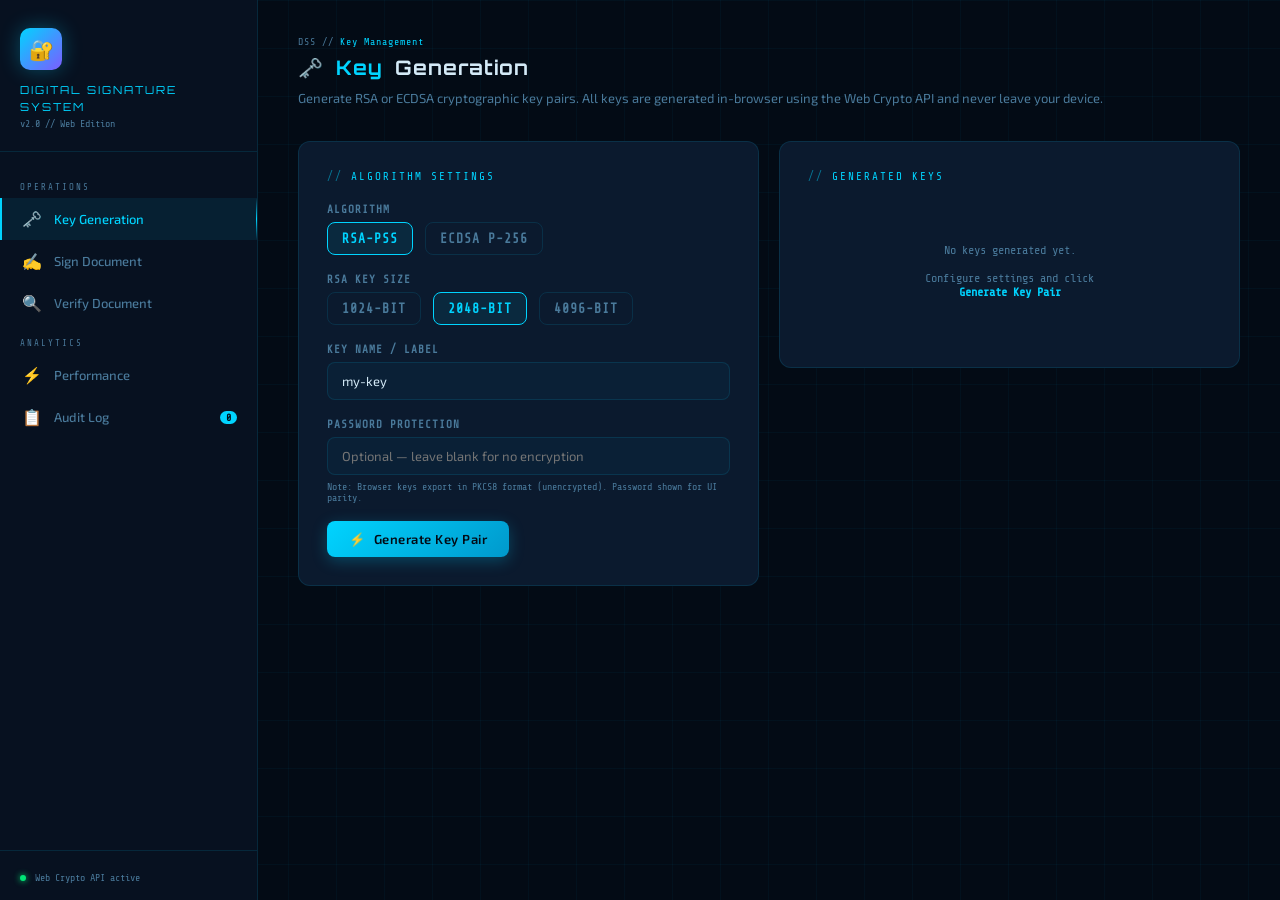
==== website/page.html @ f48d8b65 "web" ====
<!DOCTYPE html>
<html lang="en">
<head>
  <meta charset="UTF-8">
  <meta name="viewport" content="width=device-width, initial-scale=1.0">
  <title>Digital Signature System</title>

  <!-- Google Fonts -->
  <link rel="preconnect" href="https://fonts.googleapis.com">
  <link href="https://fonts.googleapis.com/css2?family=Orbitron:wght@400;600;800&family=Exo+2:ital,wght@0,300;0,400;0,500;0,600;1,300&family=Share+Tech+Mono&display=swap" rel="stylesheet">

  <!-- Stylesheet -->
  <link rel="stylesheet" href="style.css">
</head>
<body>

<div id="app">

  <!-- ===================== SIDEBAR ===================== -->
  <aside id="sidebar">

    <div class="logo-area">
      <div class="logo-icon">🔐</div>
      <div class="logo-title">Digital Signature<br>System</div>
      <div class="logo-sub">v2.0 // Web Edition</div>
    </div>

    <nav>
      <div class="nav-section-label">Operations</div>
      <a class="active" data-tab="keygen">
        <span class="nav-icon">🗝️</span> Key Generation
      </a>
      <a data-tab="sign">
        <span class="nav-icon">✍️</span> Sign Document
      </a>
      <a data-tab="verify">
        <span class="nav-icon">🔍</span> Verify Document
      </a>
      <div class="nav-section-label">Analytics</div>
      <a data-tab="performance">
        <span class="nav-icon">⚡</span> Performance
      </a>
      <a data-tab="audit">
        <span class="nav-icon">📋</span> Audit Log
        <span class="nav-badge" id="log-count">0</span>
      </a>
    </nav>

    <div class="sidebar-footer">
      <span class="status-dot"></span>
      <span class="status-text">Web Crypto API active</span>
    </div>

  </aside>

  <!-- ===================== MAIN ===================== -->
  <main id="main">

    <!-- ─────────────── TAB 1: KEY GENERATION ─────────────── -->
    <section id="tab-keygen" class="section active">

      <div class="section-header">
        <div class="breadcrumb">DSS // <span>Key Management</span></div>
        <h1>🗝️ <span class="accent">Key</span> Generation</h1>
        <p>Generate RSA or ECDSA cryptographic key pairs. All keys are generated in-browser using the Web Crypto API and never leave your device.</p>
      </div>

      <div class="grid-2">

        <div>
          <div class="card">
            <div class="card-title">Algorithm Settings</div>

            <div class="form-row">
              <label>Algorithm</label>
              <div class="radio-group">
                <label class="radio-opt">
                  <input type="radio" name="kg-algo" value="RSA" checked onchange="toggleKeySize()"> RSA-PSS
                </label>
                <label class="radio-opt">
                  <input type="radio" name="kg-algo" value="ECDSA" onchange="toggleKeySize()"> ECDSA P-256
                </label>
              </div>
            </div>

            <div class="form-row" id="rsa-size-row">
              <label>RSA Key Size</label>
              <div class="radio-group">
                <label class="radio-opt"><input type="radio" name="rsa-size" value="1024"> 1024-bit</label>
                <label class="radio-opt"><input type="radio" name="rsa-size" value="2048" checked> 2048-bit</label>
                <label class="radio-opt"><input type="radio" name="rsa-size" value="4096"> 4096-bit</label>
              </div>
            </div>

            <div class="form-row">
              <label>Key Name / Label</label>
              <input type="text" id="kg-label" placeholder="e.g. my-signing-key" value="my-key">
            </div>

            <div class="form-row">
              <label>Password Protection</label>
              <input type="password" id="kg-password" placeholder="Optional — leave blank for no encryption">
              <small style="color:var(--muted);font-size:10px;font-family:var(--font-mono)">
                Note: Browser keys export in PKCS8 format (unencrypted). Password shown for UI parity.
              </small>
            </div>

            <div style="margin-top:8px">
              <button class="btn btn-primary" id="kg-btn" onclick="generateKeys()">
                <span id="kg-btn-icon">⚡</span> Generate Key Pair
              </button>
            </div>
          </div>
        </div>

        <div>
          <div class="card">
            <div class="card-title">Generated Keys</div>

            <div id="kg-result" class="result-box"></div>

            <div id="kg-empty" style="text-align:center;padding:40px 0;color:var(--muted);font-family:var(--font-mono);font-size:12px">
              No keys generated yet.<br><br>Configure settings and click<br>
              <strong style="color:var(--primary)">Generate Key Pair</strong>
            </div>

            <div class="form-row" id="kg-priv-section" style="display:none">
              <label>Private Key (PKCS8 PEM)</label>
              <div class="key-preview" id="kg-priv-preview"></div>
              <div style="margin-top:10px;display:flex;gap:8px;flex-wrap:wrap">
                <button class="btn btn-secondary" onclick="downloadKey('private')" style="font-size:12px;padding:7px 14px">⬇ Download Private Key</button>
                <button class="btn btn-secondary" onclick="copyKey('private')" style="font-size:12px;padding:7px 14px">📋 Copy</button>
              </div>
            </div>

            <div class="sep" id="kg-sep" style="display:none"></div>

            <div class="form-row" id="kg-pub-section" style="display:none">
              <label>Public Key (SPKI PEM)</label>
              <div class="key-preview" id="kg-pub-preview"></div>
              <div style="margin-top:10px;display:flex;gap:8px;flex-wrap:wrap">
                <button class="btn btn-secondary" onclick="downloadKey('public')" style="font-size:12px;padding:7px 14px">⬇ Download Public Key</button>
                <button class="btn btn-secondary" onclick="copyKey('public')" style="font-size:12px;padding:7px 14px">📋 Copy</button>
              </div>
            </div>

          </div>
        </div>

      </div>
    </section>


    <!-- ─────────────── TAB 2: SIGN DOCUMENT ─────────────── -->
    <section id="tab-sign" class="section">

      <div class="section-header">
        <div class="breadcrumb">DSS // <span>Document Signing</span></div>
        <h1>✍️ <span class="accent">Sign</span> Document</h1>
        <p>Sign any file with your private key using RSA-PSS or ECDSA. A <code style="color:var(--primary);font-size:12px">.sig</code> JSON file will be generated for later verification.</p>
      </div>

      <div class="grid-2">

        <div>
          <div class="card">
            <div class="card-title">Document to Sign</div>
            <div class="drop-zone" id="sign-file-zone">
              <input type="file" id="sign-file-input" onchange="handleFileSelect('sign-file', this)">
              <div class="drop-icon">📄</div>
              <div class="drop-text"><strong>Click to browse</strong> or drag &amp; drop</div>
              <div class="drop-text">Any file type accepted</div>
              <div class="drop-filename" id="sign-file-name"></div>
            </div>
            <div id="sign-file-info" style="margin-top:10px;font-family:var(--font-mono);font-size:11px;color:var(--muted);display:none"></div>
          </div>

          <div class="card">
            <div class="card-title">Private Key</div>
            <div class="drop-zone">
              <input type="file" id="sign-key-input" accept=".pem" onchange="handlePEMSelect('sign-key', this)">
              <div class="drop-icon">🔑</div>
              <div class="drop-text"><strong>Upload Private Key</strong> (.pem file)</div>
              <div class="drop-filename" id="sign-key-name"></div>
            </div>
            <div style="margin-top:10px">
              <label>Or paste PEM directly</label>
              <textarea id="sign-key-paste" rows="5"
                placeholder="-----BEGIN PRIVATE KEY-----&#10;...&#10;-----END PRIVATE KEY-----"></textarea>
            </div>
          </div>
        </div>

        <div>
          <div class="card">
            <div class="card-title">Signing Options</div>

            <div class="form-row">
              <label>Algorithm</label>
              <div class="radio-group">
                <label class="radio-opt"><input type="radio" name="sign-algo" value="RSA" checked> RSA-PSS</label>
                <label class="radio-opt"><input type="radio" name="sign-algo" value="ECDSA"> ECDSA P-256</label>
              </div>
            </div>

            <div class="form-row">
              <label>Signer Name</label>
              <input type="text" id="sign-signer" placeholder="e.g. Admin, John Doe" value="Admin">
            </div>

            <button class="btn btn-primary" id="sign-btn" onclick="doSign()"
              style="width:100%;justify-content:center;margin-top:8px">
              <span id="sign-btn-icon">✍️</span> Sign Document
            </button>

            <div id="sign-result" class="result-box"></div>

            <div id="sign-download" style="display:none;margin-top:14px">
              <button class="btn btn-secondary" onclick="downloadSig()" style="width:100%;justify-content:center">
                ⬇ Download .sig File
              </button>
            </div>
          </div>

          <div class="card">
            <div class="card-title">How it works</div>
            <div style="font-size:12px;color:var(--muted);line-height:1.9;font-family:var(--font-mono)">
              <div style="margin-bottom:6px"><span style="color:var(--primary)">01</span> &nbsp;File is hashed with SHA-256</div>
              <div style="margin-bottom:6px"><span style="color:var(--primary)">02</span> &nbsp;Hash is signed with your private key</div>
              <div style="margin-bottom:6px"><span style="color:var(--primary)">03</span> &nbsp;Signature + metadata → .sig JSON</div>
              <div><span style="color:var(--primary)">04</span> &nbsp;Share file + .sig + public key</div>
            </div>
          </div>
        </div>

      </div>
    </section>


    <!-- ─────────────── TAB 3: VERIFY DOCUMENT ─────────────── -->
    <section id="tab-verify" class="section">

      <div class="section-header">
        <div class="breadcrumb">DSS // <span>Verification</span></div>
        <h1>🔍 <span class="accent">Verify</span> Document</h1>
        <p>Verify document authenticity against a signature file. Use <strong style="color:var(--warning)">Tamper Demo</strong> to see how tampering is detected in real time.</p>
      </div>

      <div class="grid-2">

        <div>
          <div class="card">
            <div class="card-title">Original Document</div>
            <div class="drop-zone">
              <input type="file" id="ver-file-input" onchange="handleFileSelect('ver-file', this)">
              <div class="drop-icon">📄</div>
              <div class="drop-text"><strong>Upload Original File</strong></div>
              <div class="drop-filename" id="ver-file-name"></div>
            </div>
          </div>

          <div class="card">
            <div class="card-title">Signature File (.sig)</div>
            <div class="drop-zone">
              <input type="file" id="ver-sig-input" accept=".sig,.json" onchange="handleSigSelect(this)">
              <div class="drop-icon">🔏</div>
              <div class="drop-text"><strong>Upload .sig File</strong></div>
              <div class="drop-filename" id="ver-sig-name"></div>
            </div>
          </div>

          <div class="card">
            <div class="card-title">Public Key</div>
            <div class="drop-zone">
              <input type="file" id="ver-key-input" accept=".pem" onchange="handlePEMSelect('ver-key', this)">
              <div class="drop-icon">🗝️</div>
              <div class="drop-text"><strong>Upload Public Key</strong> (.pem)</div>
              <div class="drop-filename" id="ver-key-name"></div>
            </div>
            <div style="margin-top:10px">
              <textarea id="ver-key-paste" rows="4"
                placeholder="-----BEGIN PUBLIC KEY-----&#10;...&#10;-----END PUBLIC KEY-----"></textarea>
            </div>
          </div>

          <div style="display:flex;gap:12px;flex-wrap:wrap">
            <button class="btn btn-primary" id="ver-btn" onclick="doVerify(false)" style="flex:1;justify-content:center">
              🔍 Verify Signature
            </button>
            <button class="btn btn-warning" id="tamper-btn" onclick="doVerify(true)" style="flex:1;justify-content:center">
              ⚠️ Tamper Demo
            </button>
          </div>
        </div>

        <div>
          <div id="ver-status-box" class="verify-status" style="display:none">
            <div class="verify-icon" id="ver-icon"></div>
            <div class="verify-label" id="ver-label"></div>
            <div class="verify-msg" id="ver-msg"></div>
            <div class="verify-details" id="ver-details"></div>
          </div>

          <div id="ver-placeholder"
            style="text-align:center;padding:80px 20px;color:var(--muted);font-family:var(--font-mono);font-size:12px">
            Upload the three files and click<br><br>
            <span style="color:var(--primary)">[ Verify Signature ]</span><br><br>
            to check document authenticity
          </div>
        </div>

      </div>
    </section>


    <!-- ─────────────── TAB 4: PERFORMANCE ─────────────── -->
    <section id="tab-performance" class="section">

      <div class="section-header">
        <div class="breadcrumb">DSS // <span>Benchmarks</span></div>
        <h1>⚡ <span class="accent">Performance</span> Comparison</h1>
        <p>Benchmark RSA-PSS (2048-bit) vs ECDSA (P-256) across key generation, signing, and verification — running entirely in your browser.</p>
      </div>

      <div class="card" style="margin-bottom:20px">
        <div class="card-title">Test Configuration</div>
        <div style="display:flex;gap:16px;align-items:flex-end;flex-wrap:wrap">
          <div style="flex:1;min-width:220px">
            <div class="form-row">
              <label>Test File (optional)</label>
              <div class="drop-zone" style="padding:16px">
                <input type="file" id="perf-file-input" onchange="handleFileSelect('perf-file', this)">
                <div class="drop-text"><strong>Upload</strong> or use auto-generated 32 KB data</div>
                <div class="drop-filename" id="perf-file-name"></div>
              </div>
            </div>
          </div>
          <div style="flex:1;min-width:220px">
            <div class="form-row">
              <label>Iterations</label>
              <select id="perf-iters">
                <option value="1">1 iteration (fast)</option>
                <option value="3" selected>3 iterations</option>
                <option value="5">5 iterations</option>
              </select>
            </div>
            <button class="btn btn-primary" id="perf-btn" onclick="runBenchmark()"
              style="width:100%;justify-content:center">
              <span id="perf-btn-icon">⚡</span> Run Benchmark
            </button>
          </div>
        </div>
      </div>

      <div id="perf-stats" class="stats-bar" style="display:none">
        <div class="stat-card"><div class="stat-num" id="stat-rsa-keygen">—</div><div class="stat-label">RSA Keygen (ms)</div></div>
        <div class="stat-card"><div class="stat-num" id="stat-ecdsa-keygen">—</div><div class="stat-label">ECDSA Keygen (ms)</div></div>
        <div class="stat-card"><div class="stat-num" id="stat-rsa-sign">—</div><div class="stat-label">RSA Sign (ms)</div></div>
        <div class="stat-card"><div class="stat-num" id="stat-ecdsa-sign">—</div><div class="stat-label">ECDSA Sign (ms)</div></div>
      </div>

      <div class="card">
        <div class="card-title">Benchmark Results</div>
        <div id="perf-progress" style="display:none;padding:24px;text-align:center;color:var(--muted);font-family:var(--font-mono);font-size:12px">
          <div class="spinner" style="margin:0 auto 14px"></div>
          Running — <span id="perf-progress-text"></span>
        </div>
        <table class="perf-table" id="perf-table">
          <thead>
            <tr>
              <th>Metric</th>
              <th><span class="chip chip-rsa">RSA-PSS 2048</span></th>
              <th><span class="chip chip-ecdsa">ECDSA P-256</span></th>
              <th>Faster / Smaller</th>
            </tr>
          </thead>
          <tbody id="perf-tbody">
            <tr><td colspan="4" style="text-align:center;color:var(--muted);font-size:12px;padding:40px">No data yet. Run the benchmark above.</td></tr>
          </tbody>
        </table>
        <div id="perf-note" style="display:none;margin-top:16px;padding:14px;background:rgba(0,200,255,0.05);border-radius:8px;font-family:var(--font-mono);font-size:11px;color:var(--muted);line-height:1.8">
          <strong style="color:var(--primary)">Key Insight:</strong>
          ECDSA P-256 provides equivalent security to RSA-2048 with much smaller key and signature sizes, and generally faster key generation &amp; signing. Timings vary by hardware and browser.
        </div>
      </div>

    </section>


    <!-- ─────────────── TAB 5: AUDIT LOG ─────────────── -->
    <section id="tab-audit" class="section">

      <div class="section-header">
        <div class="breadcrumb">DSS // <span>System Logs</span></div>
        <h1>📋 <span class="accent">Audit</span> Log</h1>
        <p>Real-time log of all cryptographic operations in this session. Stored in-memory only — cleared on page refresh.</p>
      </div>

      <div class="stats-bar">
        <div class="stat-card"><div class="stat-num" id="total-ops">0</div><div class="stat-label">Total Operations</div></div>
        <div class="stat-card"><div class="stat-num" id="total-signs">0</div><div class="stat-label">Files Signed</div></div>
        <div class="stat-card"><div class="stat-num" id="total-valid">0</div><div class="stat-label">Valid Verifications</div></div>
        <div class="stat-card"><div class="stat-num" id="total-invalid">0</div><div class="stat-label">Failed / Invalid</div></div>
      </div>

      <div class="card">
        <div style="display:flex;align-items:center;justify-content:space-between;margin-bottom:16px">
          <div class="card-title" style="margin-bottom:0">Terminal Output</div>
          <div style="display:flex;gap:8px">
            <button class="btn btn-secondary" onclick="clearLog()" style="font-size:11px;padding:6px 12px">🗑 Clear</button>
            <button class="btn btn-secondary" onclick="exportLog()" style="font-size:11px;padding:6px 12px">⬇ Export JSON</button>
          </div>
        </div>
        <div class="terminal" id="audit-terminal">
          <div class="terminal-empty" id="audit-empty">
            [ No operations logged yet ]<br>
            Perform a signing or verification to see entries here.
          </div>
        </div>
      </div>

    </section>

  </main>
</div>

<!-- Toast notification -->
<div id="toast"></div>

<!-- App logic -->
<script src="app.js"></script>

</body>
</html>
---- website/style.css ----
/* =====================================================
   DIGITAL SIGNATURE SYSTEM — style.css
   ===================================================== */

:root {
  --bg:        #030b15;
  --surface:   #071120;
  --card:      #0b1a2e;
  --border:    rgba(0,200,255,0.12);
  --border-hi: rgba(0,200,255,0.4);
  --primary:   #00d4ff;
  --primary-dim:#007a96;
  --purple:    #7c5cff;
  --success:   #00e676;
  --danger:    #ff3b5c;
  --warning:   #ffb300;
  --text:      #d4eaf7;
  --muted:     #4a7a9b;
  --font-head: 'Orbitron', sans-serif;
  --font-body: 'Exo 2', sans-serif;
  --font-mono: 'Share Tech Mono', monospace;
  --sidebar-w: 258px;
  --radius:    12px;
}

*, *::before, *::after { box-sizing: border-box; margin: 0; padding: 0; }

body {
  background: var(--bg);
  color: var(--text);
  font-family: var(--font-body);
  font-size: 14px;
  min-height: 100vh;
  overflow-x: hidden;
}

/* Animated grid background */
body::before {
  content: '';
  position: fixed; inset: 0; z-index: 0; pointer-events: none;
  background-image:
    linear-gradient(rgba(0,200,255,0.04) 1px, transparent 1px),
    linear-gradient(90deg, rgba(0,200,255,0.04) 1px, transparent 1px);
  background-size: 48px 48px;
}

#app { display: flex; min-height: 100vh; position: relative; z-index: 1; }


/* =====================================================
   SIDEBAR
   ===================================================== */

#sidebar {
  width: var(--sidebar-w);
  min-height: 100vh;
  background: var(--surface);
  border-right: 1px solid var(--border);
  display: flex;
  flex-direction: column;
  position: fixed;
  top: 0; left: 0; bottom: 0;
  z-index: 100;
}

.logo-area {
  padding: 28px 20px 22px;
  border-bottom: 1px solid var(--border);
}
.logo-icon {
  width: 42px; height: 42px;
  background: linear-gradient(135deg, var(--primary), var(--purple));
  border-radius: 10px;
  display: flex; align-items: center; justify-content: center;
  font-size: 20px; margin-bottom: 12px;
  box-shadow: 0 0 20px rgba(0,212,255,0.3);
}
.logo-title {
  font-family: var(--font-head);
  font-size: 11px; letter-spacing: 2px;
  color: var(--primary); text-transform: uppercase;
  line-height: 1.5;
}
.logo-sub { font-size: 10px; color: var(--muted); margin-top: 3px; font-family: var(--font-mono); }

nav { flex: 1; padding: 16px 0; }

.nav-section-label {
  font-family: var(--font-mono);
  font-size: 9px; letter-spacing: 2px;
  color: var(--muted); text-transform: uppercase;
  padding: 14px 20px 6px;
}

nav a {
  display: flex; align-items: center; gap: 12px;
  padding: 11px 20px;
  color: var(--muted);
  font-size: 13px; font-weight: 500;
  cursor: pointer; text-decoration: none;
  transition: all 0.2s;
  border-left: 2px solid transparent;
  position: relative;
}
nav a:hover { color: var(--text); background: rgba(0,200,255,0.05); }
nav a.active {
  color: var(--primary);
  background: rgba(0,200,255,0.08);
  border-left-color: var(--primary);
}
nav a.active::after {
  content: '';
  position: absolute; right: 0; top: 0; bottom: 0;
  width: 1px;
  background: linear-gradient(to bottom, transparent, var(--primary), transparent);
}

.nav-icon { font-size: 16px; width: 20px; text-align: center; flex-shrink: 0; }

.nav-badge {
  margin-left: auto;
  background: var(--primary);
  color: var(--bg);
  font-size: 10px; font-weight: 700;
  border-radius: 10px; padding: 1px 6px;
  font-family: var(--font-mono);
}

.sidebar-footer {
  padding: 16px 20px;
  border-top: 1px solid var(--border);
}

.status-dot {
  width: 6px; height: 6px; border-radius: 50%;
  background: var(--success);
  display: inline-block;
  box-shadow: 0 0 6px var(--success);
  margin-right: 6px;
  animation: pulse 2s infinite;
}

.status-text { font-family: var(--font-mono); font-size: 10px; color: var(--muted); }

@keyframes pulse { 0%,100%{opacity:1;} 50%{opacity:0.4;} }


/* =====================================================
   MAIN CONTENT
   ===================================================== */

#main {
  margin-left: var(--sidebar-w);
  flex: 1; padding: 36px 40px;
  min-height: 100vh;
}

/* Section transitions */
.section { display: none; animation: fadeSlide 0.3s ease; }
.section.active { display: block; }

@keyframes fadeSlide {
  from { opacity: 0; transform: translateY(10px); }
  to   { opacity: 1; transform: translateY(0);    }
}

/* Section header */
.section-header { margin-bottom: 32px; }

.section-header h1 {
  font-family: var(--font-head);
  font-size: 20px; letter-spacing: 1px;
  color: var(--text);
  display: flex; align-items: center; gap: 12px;
}
.section-header h1 span.accent { color: var(--primary); }
.section-header p { color: var(--muted); margin-top: 8px; font-size: 13px; line-height: 1.6; }

.breadcrumb {
  font-family: var(--font-mono);
  font-size: 10px; color: var(--muted);
  margin-bottom: 8px; letter-spacing: 1px;
}
.breadcrumb span { color: var(--primary); }


/* =====================================================
   CARDS
   ===================================================== */

.card {
  background: var(--card);
  border: 1px solid var(--border);
  border-radius: var(--radius);
  padding: 28px;
  margin-bottom: 20px;
  transition: border-color 0.2s;
}
.card:hover { border-color: rgba(0,200,255,0.22); }

.card-title {
  font-family: var(--font-mono);
  font-size: 11px; letter-spacing: 2px;
  text-transform: uppercase; color: var(--primary);
  margin-bottom: 20px;
  display: flex; align-items: center; gap: 8px;
}
.card-title::before { content: '//'; opacity: 0.5; }

/* Grids */
.grid-2 { display: grid; grid-template-columns: 1fr 1fr; gap: 20px; }
.grid-3 { display: grid; grid-template-columns: 1fr 1fr 1fr; gap: 20px; }


/* =====================================================
   FORM ELEMENTS
   ===================================================== */

.form-row { display: flex; flex-direction: column; gap: 6px; margin-bottom: 18px; }
.form-row:last-child { margin-bottom: 0; }

label {
  font-size: 11px; font-weight: 600; letter-spacing: 1px;
  text-transform: uppercase; color: var(--muted);
  font-family: var(--font-mono);
}

input[type="text"],
input[type="password"],
select,
textarea {
  background: rgba(0,200,255,0.04);
  border: 1px solid var(--border);
  border-radius: 8px;
  color: var(--text);
  font-family: var(--font-body);
  font-size: 13px;
  padding: 10px 14px;
  outline: none;
  transition: border-color 0.2s, box-shadow 0.2s;
  width: 100%;
}
input:focus, select:focus, textarea:focus {
  border-color: var(--primary-dim);
  box-shadow: 0 0 0 3px rgba(0,212,255,0.08);
}
select option { background: var(--card); }
textarea { resize: vertical; font-family: var(--font-mono); font-size: 10px; }

/* Radio groups */
.radio-group { display: flex; gap: 12px; flex-wrap: wrap; }

.radio-opt {
  display: flex; align-items: center; gap: 8px;
  cursor: pointer; padding: 8px 14px;
  border: 1px solid var(--border);
  border-radius: 8px;
  transition: all 0.2s;
  font-size: 13px;
  background: transparent;
  color: var(--muted);
}
.radio-opt:has(input:checked) {
  border-color: var(--primary);
  color: var(--primary);
  background: rgba(0,212,255,0.08);
}
.radio-opt input { display: none; }

/* File drop zone */
.drop-zone {
  border: 2px dashed var(--border);
  border-radius: var(--radius);
  padding: 28px 20px;
  text-align: center;
  cursor: pointer;
  transition: all 0.2s;
  background: rgba(0,200,255,0.02);
  position: relative;
}
.drop-zone:hover,
.drop-zone.dragover {
  border-color: var(--primary);
  background: rgba(0,200,255,0.06);
}
.drop-zone input[type="file"] {
  position: absolute; inset: 0;
  opacity: 0; cursor: pointer;
  width: 100%; height: 100%;
}
.drop-icon { font-size: 28px; margin-bottom: 8px; }
.drop-text { font-size: 12px; color: var(--muted); }
.drop-text strong { color: var(--primary); }
.drop-filename {
  font-family: var(--font-mono);
  font-size: 11px; color: var(--success);
  margin-top: 8px; word-break: break-all;
}


/* =====================================================
   BUTTONS
   ===================================================== */

.btn {
  display: inline-flex; align-items: center; gap: 8px;
  padding: 10px 22px; border-radius: 8px;
  font-family: var(--font-body); font-size: 13px; font-weight: 600;
  cursor: pointer; border: none; transition: all 0.2s;
  letter-spacing: 0.5px;
}

.btn-primary {
  background: linear-gradient(135deg, var(--primary), #0099cc);
  color: var(--bg);
  box-shadow: 0 4px 15px rgba(0,212,255,0.25);
}
.btn-primary:hover { transform: translateY(-1px); box-shadow: 0 6px 20px rgba(0,212,255,0.4); }
.btn-primary:active { transform: translateY(0); }

.btn-secondary {
  background: transparent;
  color: var(--primary);
  border: 1px solid var(--primary);
}
.btn-secondary:hover { background: rgba(0,212,255,0.08); }

.btn-warning {
  background: linear-gradient(135deg, var(--warning), #e6a000);
  color: var(--bg);
  box-shadow: 0 4px 15px rgba(255,179,0,0.2);
}
.btn-warning:hover { transform: translateY(-1px); box-shadow: 0 6px 20px rgba(255,179,0,0.35); }

.btn-danger {
  background: linear-gradient(135deg, var(--danger), #cc1e3a);
  color: #fff;
}

.btn:disabled { opacity: 0.45; cursor: not-allowed; transform: none !important; }


/* =====================================================
   RESULT BOXES
   ===================================================== */

.result-box {
  border-radius: var(--radius);
  padding: 16px 20px;
  font-family: var(--font-mono);
  font-size: 12px; line-height: 1.7;
  display: none;
  margin-top: 18px;
  border: 1px solid;
  white-space: pre-wrap;
}
.result-box.visible { display: block; }
.result-box.success { background: rgba(0,230,118,0.07); border-color: rgba(0,230,118,0.3); color: var(--success); }
.result-box.error   { background: rgba(255,59,92,0.07);  border-color: rgba(255,59,92,0.3);  color: var(--danger);  }
.result-box.info    { background: rgba(0,212,255,0.06);  border-color: rgba(0,212,255,0.25); color: var(--primary); }
.result-box.warning { background: rgba(255,179,0,0.07); border-color: rgba(255,179,0,0.3);  color: var(--warning); }


/* =====================================================
   VERIFY STATUS
   ===================================================== */

.verify-status {
  text-align: center; padding: 32px;
  border-radius: var(--radius);
  border: 1px solid var(--border);
  background: var(--card);
  margin-top: 20px;
  transition: border-color 0.4s;
}
.verify-icon  { font-size: 48px; margin-bottom: 12px; }
.verify-label { font-family: var(--font-head); font-size: 22px; letter-spacing: 2px; margin-bottom: 8px; }
.verify-msg   { font-size: 12px; color: var(--muted); font-family: var(--font-mono); }

.verify-details {
  margin-top: 20px;
  background: rgba(0,0,0,0.3);
  border-radius: 8px; padding: 16px;
  text-align: left;
  font-family: var(--font-mono); font-size: 11px; line-height: 1.9;
  color: var(--text); border: 1px solid var(--border);
}
.detail-row { display: flex; gap: 12px; }
.detail-key { color: var(--muted); min-width: 140px; }
.detail-val { color: var(--primary); word-break: break-all; }


/* =====================================================
   PERFORMANCE TABLE
   ===================================================== */

.perf-table { width: 100%; border-collapse: collapse; margin-top: 8px; }

.perf-table th {
  font-family: var(--font-mono); font-size: 10px;
  letter-spacing: 2px; text-transform: uppercase;
  color: var(--muted); padding: 10px 16px;
  border-bottom: 1px solid var(--border);
  text-align: left;
}
.perf-table td {
  padding: 12px 16px; font-size: 13px;
  border-bottom: 1px solid rgba(0,200,255,0.06);
  font-family: var(--font-mono);
}
.perf-table tr:last-child td { border-bottom: none; }
.perf-table tr:hover td { background: rgba(0,200,255,0.04); }
.perf-table .metric-name { color: var(--text); font-size: 12px; }
.perf-table .rsa-val  { color: var(--purple); }
.perf-table .ecdsa-val { color: var(--primary); }

.bar-wrap { display: flex; align-items: center; gap: 10px; }
.bar { height: 6px; border-radius: 3px; min-width: 4px; transition: width 0.5s ease; }
.bar-rsa   { background: var(--purple); }
.bar-ecdsa { background: var(--primary); }


/* =====================================================
   AUDIT TERMINAL
   ===================================================== */

.stats-bar { display: flex; gap: 16px; margin-bottom: 28px; }

.stat-card {
  flex: 1; background: var(--card);
  border: 1px solid var(--border);
  border-radius: var(--radius);
  padding: 16px 20px;
  text-align: center;
}
.stat-num {
  font-family: var(--font-head);
  font-size: 24px; color: var(--primary); letter-spacing: 2px;
}
.stat-label {
  font-family: var(--font-mono); font-size: 9px;
  color: var(--muted); text-transform: uppercase;
  letter-spacing: 2px; margin-top: 4px;
}

.terminal {
  background: #040a0f;
  border: 1px solid var(--border);
  border-radius: var(--radius);
  font-family: var(--font-mono); font-size: 12px; line-height: 1.8;
  padding: 20px;
  min-height: 360px; max-height: 520px;
  overflow-y: auto;
}
.terminal::-webkit-scrollbar { width: 6px; }
.terminal::-webkit-scrollbar-track { background: transparent; }
.terminal::-webkit-scrollbar-thumb { background: var(--border); border-radius: 3px; }

.log-entry {
  padding: 4px 0;
  border-bottom: 1px solid rgba(0,200,255,0.04);
}
.log-entry:last-child { border-bottom: none; }

.log-ts     { color: var(--muted); margin-right: 8px; }
.log-action { color: var(--primary); margin-right: 8px; }
.log-file   { color: var(--text); margin-right: 8px; }
.log-res-success { color: var(--success); }
.log-res-invalid { color: var(--danger); }
.log-extra  { color: var(--muted); font-size: 11px; }

.terminal-empty {
  color: var(--muted); text-align: center;
  padding: 60px 0; font-size: 13px;
}


/* =====================================================
   MISC UTILITIES
   ===================================================== */

.sep { height: 1px; background: var(--border); margin: 24px 0; }

.chip {
  display: inline-block; padding: 3px 10px;
  border-radius: 20px;
  font-size: 10px; font-family: var(--font-mono);
  font-weight: 600; letter-spacing: 1px; text-transform: uppercase;
}
.chip-rsa     { background: rgba(124,92,255,0.15); color: var(--purple);  border: 1px solid rgba(124,92,255,0.3); }
.chip-ecdsa   { background: rgba(0,212,255,0.1);   color: var(--primary); border: 1px solid rgba(0,212,255,0.25); }
.chip-success { background: rgba(0,230,118,0.1);   color: var(--success); border: 1px solid rgba(0,230,118,0.25); }
.chip-danger  { background: rgba(255,59,92,0.1);   color: var(--danger);  border: 1px solid rgba(255,59,92,0.25); }

.key-preview {
  background: #020810;
  border: 1px solid var(--border); border-radius: 8px;
  padding: 14px; font-family: var(--font-mono);
  font-size: 10px; color: var(--success);
  word-break: break-all; line-height: 1.6;
  max-height: 140px; overflow-y: auto;
  display: none;
}

.spinner {
  width: 18px; height: 18px;
  border: 2px solid rgba(0,212,255,0.2);
  border-top-color: var(--primary);
  border-radius: 50%;
  animation: spin 0.7s linear infinite;
  display: inline-block;
}
@keyframes spin { to { transform: rotate(360deg); } }

/* Toast notification */
#toast {
  position: fixed; bottom: 24px; right: 24px;
  background: var(--card); border: 1px solid var(--border);
  border-radius: 10px; padding: 14px 20px;
  font-family: var(--font-mono); font-size: 12px;
  z-index: 9999;
  transform: translateY(80px); opacity: 0;
  transition: all 0.3s ease; max-width: 320px;
}
#toast.show { transform: translateY(0); opacity: 1; }
#toast.success { border-color: rgba(0,230,118,0.4); color: var(--success); }
#toast.error   { border-color: rgba(255,59,92,0.4);  color: var(--danger);  }

/* Responsive */
@media (max-width: 900px) {
  .grid-2, .grid-3 { grid-template-columns: 1fr; }
  #main { padding: 20px; }
}
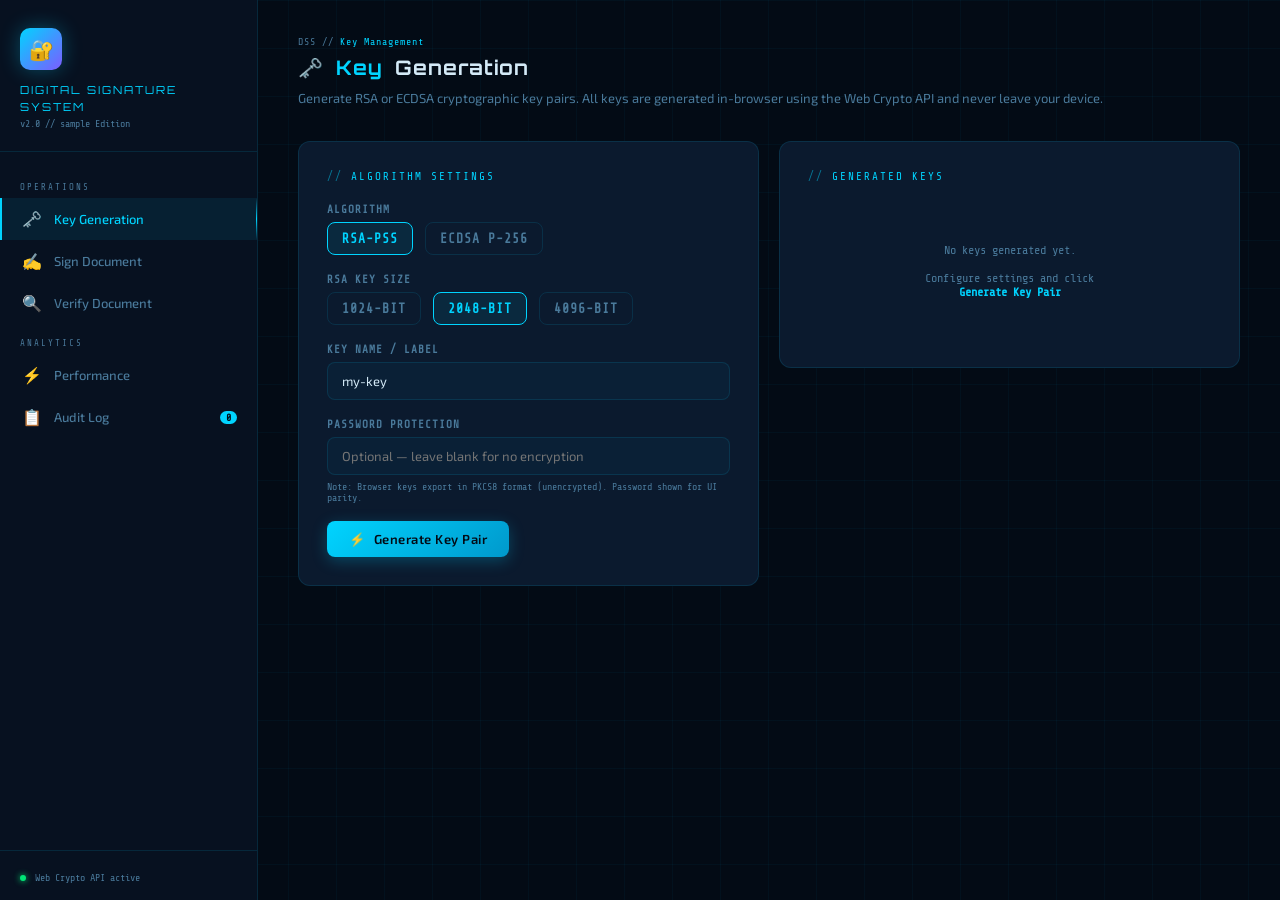
==== commit 04ac9191: "first" ====
--- a/website/page.html
+++ b/website/page.html
@@ -22,7 +22,7 @@
     <div class="logo-area">
       <div class="logo-icon">🔐</div>
       <div class="logo-title">Digital Signature<br>System</div>
-      <div class="logo-sub">v2.0 // Web Edition</div>
+      <div class="logo-sub">v2.0 // sample Edition</div>
     </div>
 
     <nav>
